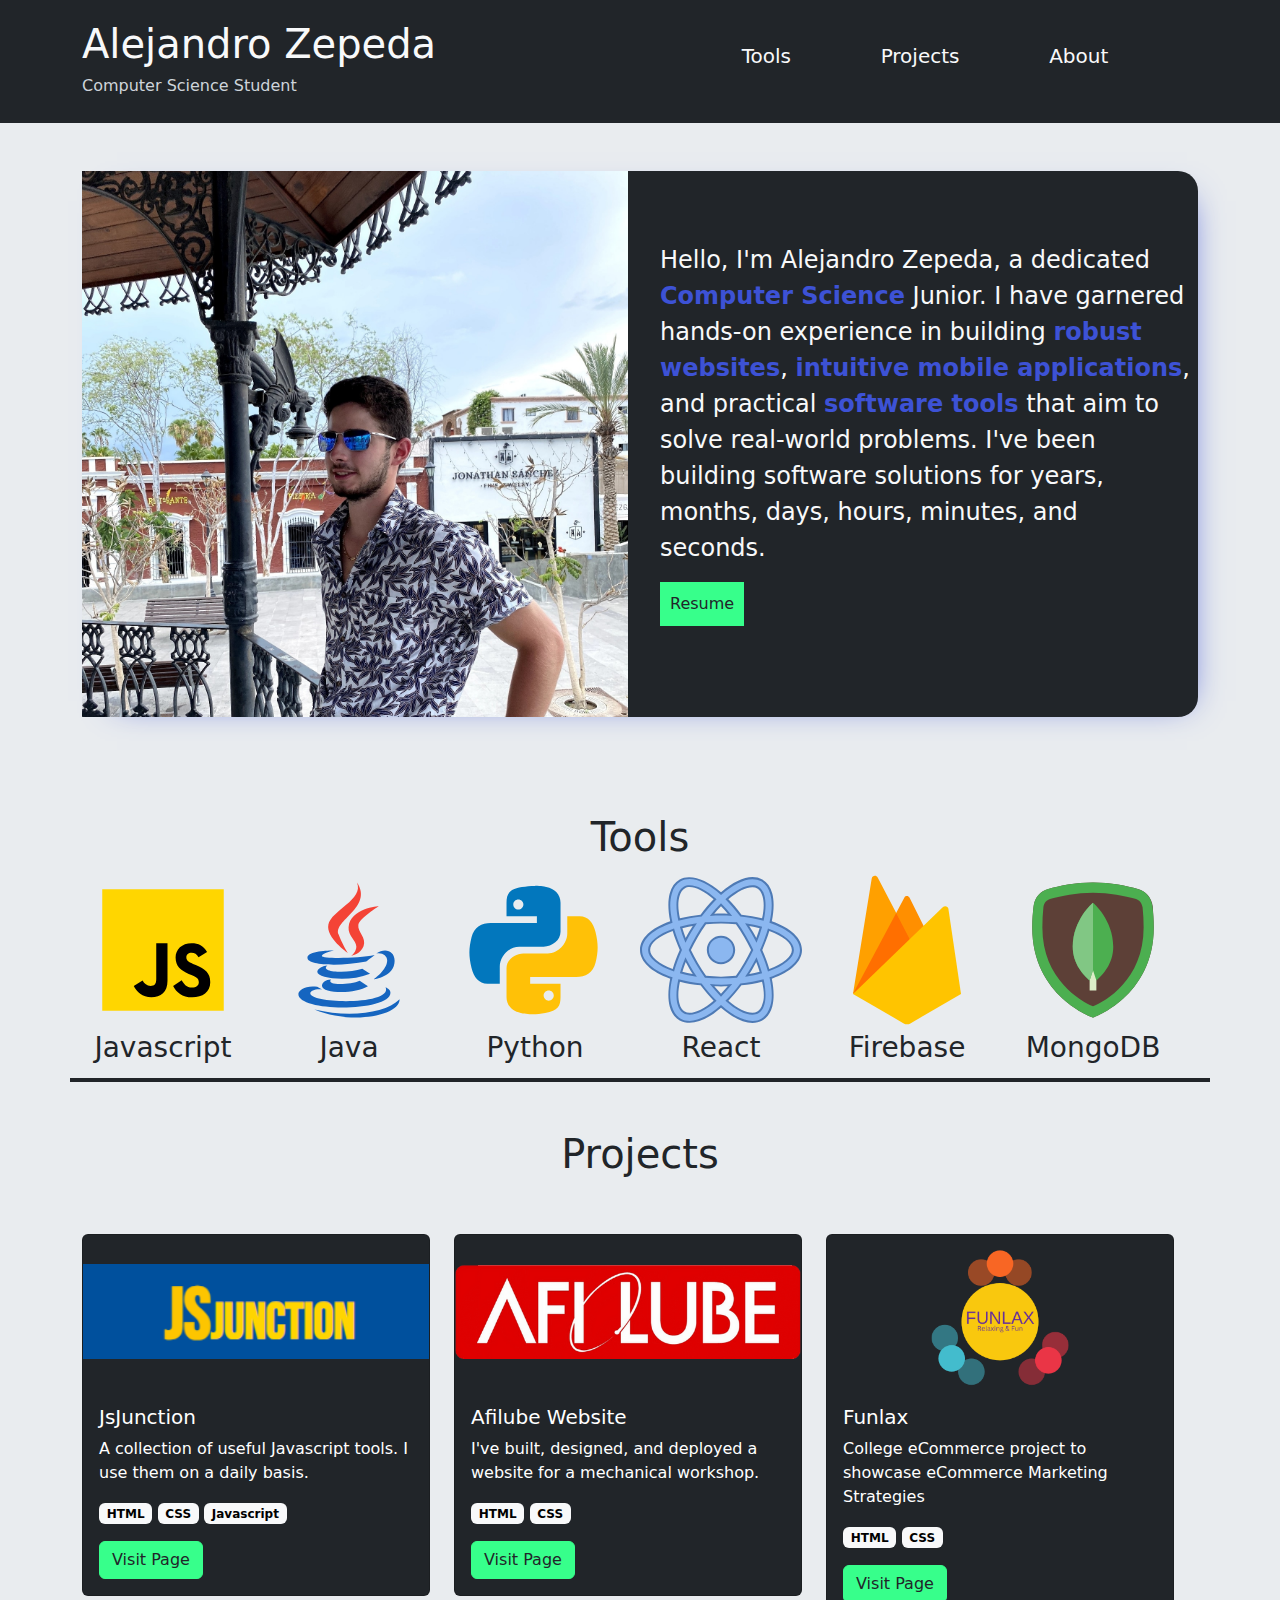
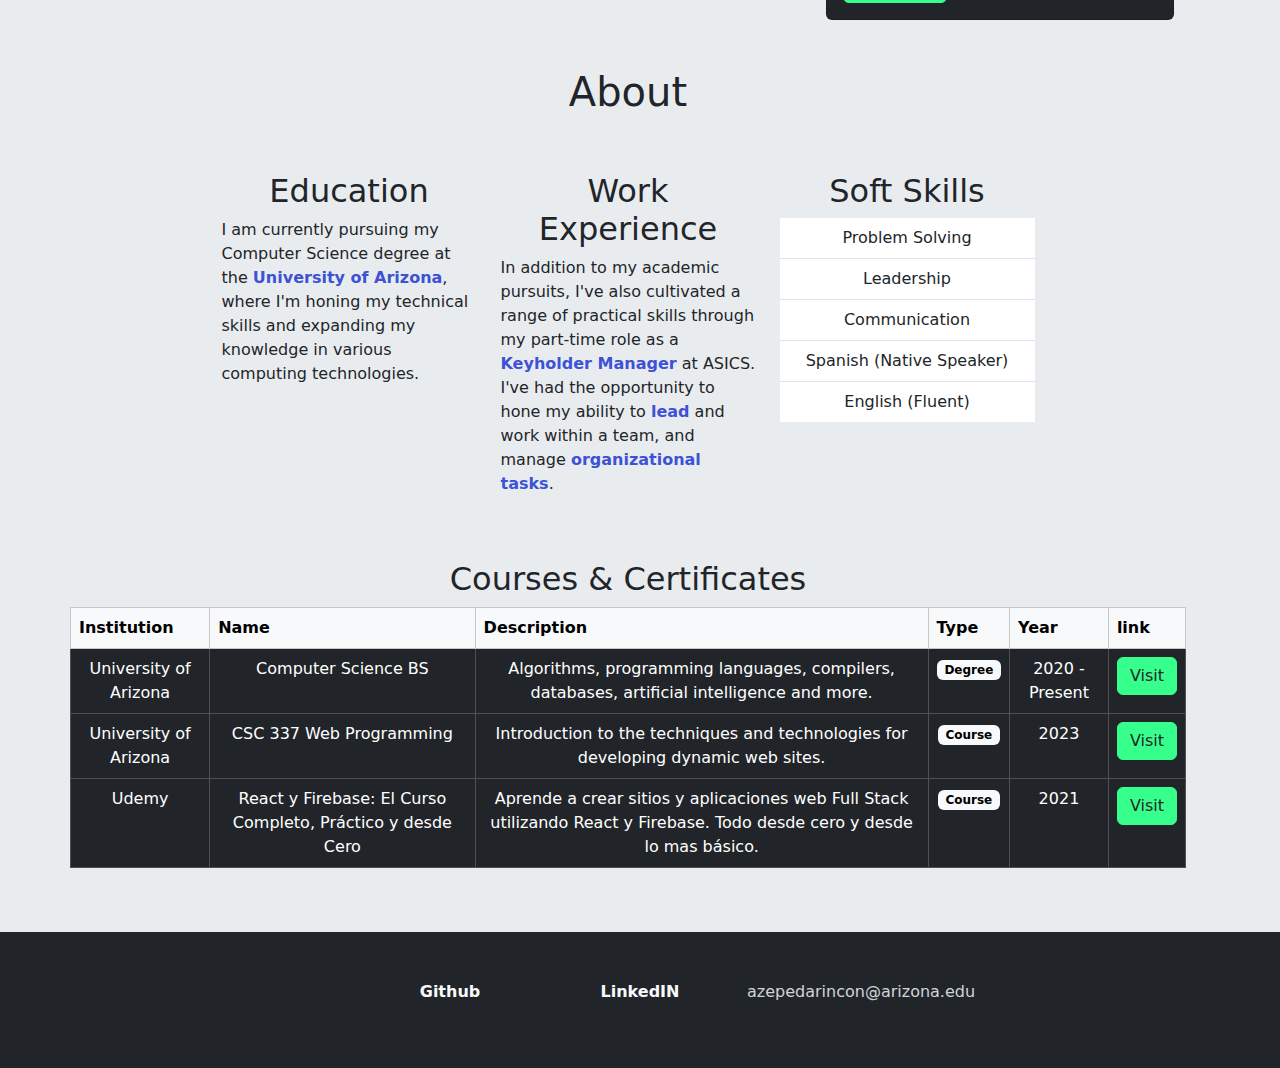
==== index.html @ 55f7f593 "Update index.html" ====
<!DOCTYPE html>
<html lang="en">
<head>
    <meta charset="UTF-8">
    <meta name="viewport" content="width=device-width, initial-scale=1.0">
    <meta name=description content="Computer Science student with experience in React, JavaScript, Python, Java and more...">
    <meta property="og:title" content="Alejandro Zepeda: Computer Science Student">
    <meta property="og:description" content="Experienced in React, JavaScript, Python, Java and more...">
    <meta property="og:image" content="./img/banner_1.jpg">
    <title>Alejandro Zepeda | Computer Science Student | Portfolio</title>
    <link rel="stylesheet" href="css/bootstrap.min.css">
    <link rel="stylesheet" href="css/styles.css">
</head>
<body>
    <header>
        <div class="container">
            <div class="row">
                <div class="col-6">
                    <h1>Alejandro Zepeda</h1>
                    <h3 class="h6 compsci">Computer Science Student</h3>
                </div>
                <nav class="col-6">
                    <a class="h5" href="#tools">Tools</a>
                    <a class="h5" href="./projects.html">Projects</a>
                    <a class="h5" href="#about">About</a>
                </nav>
            </div>
        </div>
    </header>
    <main class="container">
        <aside class="mt-5">
            <div class="row">
                <img class="profile-pic col-lg-6"  src="./img/myself.jpg" alt="A picture of myself">
                <div class="col-lg-6  self-description">
                    <p class="fs-4"> 
                        Hello, I'm Alejandro Zepeda, a dedicated <strong>Computer Science</strong> Junior. I have garnered hands-on experience in building <strong>robust websites</strong>, <strong>intuitive mobile applications</strong>, and practical <strong>software tools</strong> that aim to solve real-world problems. I've been building software solutions for <span class="time" id="years"></span> years, <span class="time" id="months"></span> months, <span class="time" id="days"></span> days, <span class="time" id="hours"></span> hours, 
                        <span class="time" id="minutes"></span> minutes, and <span class="time" id="seconds"></span> seconds.
                    </p>
                    <div>
                        <button onclick="downloadResume()">Resume</button>
                    </div>
                </div>
            </div>
        </aside>
        <section id="tools" class="row mt-5">
            <h2 class="text-center h1 mt-5">Tools</h2>
            <article class="tools row">
                <span id="javascript-icon" class="col-4 col-md-3 col-lg-2 tool-icons"><svg xmlns="http://www.w3.org/2000/svg"   viewBox="0 0 48 48"><path fill="#ffd600" d="M6,42V6h36v36H6z"/><path fill="#000001" d="M29.538 32.947c.692 1.124 1.444 2.201 3.037 2.201 1.338 0 2.04-.665 2.04-1.585 0-1.101-.726-1.492-2.198-2.133l-.807-.344c-2.329-.988-3.878-2.226-3.878-4.841 0-2.41 1.845-4.244 4.728-4.244 2.053 0 3.528.711 4.592 2.573l-2.514 1.607c-.553-.988-1.151-1.377-2.078-1.377-.946 0-1.545.597-1.545 1.377 0 .964.6 1.354 1.985 1.951l.807.344C36.452 29.645 38 30.839 38 33.523 38 36.415 35.716 38 32.65 38c-2.999 0-4.702-1.505-5.65-3.368L29.538 32.947zM17.952 33.029c.506.906 1.275 1.603 2.381 1.603 1.058 0 1.667-.418 1.667-2.043V22h3.333v11.101c0 3.367-1.953 4.899-4.805 4.899-2.577 0-4.437-1.746-5.195-3.368L17.952 33.029z"/></svg>
                <h3 class="text-center technology">Javascript</h3>
                </span>
                <span id="java-icon" class="col-4 col-md-3 col-lg-2 tool-icons"><svg xmlns="http://www.w3.org/2000/svg" x="0px" y="0px" viewBox="0 0 48 48">
                    <path fill="#F44336" d="M23.65,24.898c-0.998-1.609-1.722-2.943-2.725-5.455C19.229,15.2,31.24,11.366,26.37,3.999c2.111,5.089-7.577,8.235-8.477,12.473C17.07,20.37,23.645,24.898,23.65,24.898z"></path><path fill="#F44336" d="M23.878,17.27c-0.192,2.516,2.229,3.857,2.299,5.695c0.056,1.496-1.447,2.743-1.447,2.743s2.728-0.536,3.579-2.818c0.945-2.534-1.834-4.269-1.548-6.298c0.267-1.938,6.031-5.543,6.031-5.543S24.311,11.611,23.878,17.27z"></path><g><path fill="#1565C0" d="M32.084 25.055c1.754-.394 3.233.723 3.233 2.01 0 2.901-4.021 5.643-4.021 5.643s6.225-.742 6.225-5.505C37.521 24.053 34.464 23.266 32.084 25.055zM29.129 27.395c0 0 1.941-1.383 2.458-1.902-4.763 1.011-15.638 1.147-15.638.269 0-.809 3.507-1.638 3.507-1.638s-7.773-.112-7.773 2.181C11.683 28.695 21.858 28.866 29.129 27.395z"></path><path fill="#1565C0" d="M27.935,29.571c-4.509,1.499-12.814,1.02-10.354-0.993c-1.198,0-2.974,0.963-2.974,1.889c0,1.857,8.982,3.291,15.63,0.572L27.935,29.571z"></path><path fill="#1565C0" d="M18.686,32.739c-1.636,0-2.695,1.054-2.695,1.822c0,2.391,9.76,2.632,13.627,0.205l-2.458-1.632C24.271,34.404,17.014,34.579,18.686,32.739z"></path><path fill="#1565C0" d="M36.281,36.632c0-0.936-1.055-1.377-1.433-1.588c2.228,5.373-22.317,4.956-22.317,1.784c0-0.721,1.807-1.427,3.477-1.093l-1.42-0.839C11.26,34.374,9,35.837,9,37.017C9,42.52,36.281,42.255,36.281,36.632z"></path><path fill="#1565C0" d="M39,38.604c-4.146,4.095-14.659,5.587-25.231,3.057C24.341,46.164,38.95,43.628,39,38.604z"></path></g>
                    </svg><h3 class="text-center technology">Java</h3></span>
                <span id="python-icon" class="col-4 col-md-3 col-lg-2 tool-icons"><svg xmlns="http://www.w3.org/2000/svg" x="0px" y="0px" viewBox="0 0 48 48">
                    <path fill="#0277BD" d="M24.047,5c-1.555,0.005-2.633,0.142-3.936,0.367c-3.848,0.67-4.549,2.077-4.549,4.67V14h9v2H15.22h-4.35c-2.636,0-4.943,1.242-5.674,4.219c-0.826,3.417-0.863,5.557,0,9.125C5.851,32.005,7.294,34,9.931,34h3.632v-5.104c0-2.966,2.686-5.896,5.764-5.896h7.236c2.523,0,5-1.862,5-4.377v-8.586c0-2.439-1.759-4.263-4.218-4.672C27.406,5.359,25.589,4.994,24.047,5z M19.063,9c0.821,0,1.5,0.677,1.5,1.502c0,0.833-0.679,1.498-1.5,1.498c-0.837,0-1.5-0.664-1.5-1.498C17.563,9.68,18.226,9,19.063,9z"></path><path fill="#FFC107" d="M23.078,43c1.555-0.005,2.633-0.142,3.936-0.367c3.848-0.67,4.549-2.077,4.549-4.67V34h-9v-2h9.343h4.35c2.636,0,4.943-1.242,5.674-4.219c0.826-3.417,0.863-5.557,0-9.125C41.274,15.995,39.831,14,37.194,14h-3.632v5.104c0,2.966-2.686,5.896-5.764,5.896h-7.236c-2.523,0-5,1.862-5,4.377v8.586c0,2.439,1.759,4.263,4.218,4.672C19.719,42.641,21.536,43.006,23.078,43z M28.063,39c-0.821,0-1.5-0.677-1.5-1.502c0-0.833,0.679-1.498,1.5-1.498c0.837,0,1.5,0.664,1.5,1.498C29.563,38.32,28.899,39,28.063,39z"></path>
                    </svg><h3 class="text-center technology">Python</h3></span>
                <span id="react-icon" class="col-4 col-md-3 col-lg-2 tool-icons"><svg xmlns="http://www.w3.org/2000/svg" x="0px" y="0px"  viewBox="0 0 80 80">
                    <path fill="#8bb7f0" d="M46.5,40c0,3.593-2.907,6.5-6.5,6.5s-6.5-2.907-6.5-6.5s2.907-6.5,6.5-6.5S46.5,36.407,46.5,40z"></path><path fill="#4e7ab5" d="M40,47c-3.859,0-7-3.14-7-7s3.141-7,7-7s7,3.14,7,7S43.859,47,40,47z M40,34c-3.309,0-6,2.691-6,6 s2.691,6,6,6s6-2.691,6-6S43.309,34,40,34z"></path><g><path fill="#8bb7f0" d="M24.474,75.503c-1.711,0-3.269-0.392-4.632-1.164c-2.28-1.293-3.856-3.521-4.686-6.62 c-0.965-3.607-0.85-8.398,0.332-13.878C5.956,50.562,0.5,45.531,0.5,40c0-5.532,5.455-10.562,14.987-13.84 c-1.182-5.481-1.298-10.272-0.333-13.879c0.83-3.1,2.406-5.328,4.685-6.62c1.362-0.772,2.921-1.164,4.632-1.164 c4.388,0,9.891,2.73,15.531,7.698c5.64-4.963,11.141-7.691,15.524-7.691c1.711,0,3.269,0.392,4.632,1.164 c2.277,1.291,3.854,3.515,4.684,6.611c0.966,3.606,0.85,8.398-0.333,13.88C74.043,29.437,79.5,34.468,79.5,40 s-5.457,10.563-14.991,13.842c1.182,5.481,1.298,10.272,0.332,13.878c-0.83,3.097-2.405,5.321-4.68,6.612 c-1.364,0.772-2.923,1.164-4.633,1.164c-4.386,0-9.889-2.728-15.527-7.689C34.361,72.774,28.859,75.503,24.474,75.503z M19.337,55.006c-0.991,4.717-1.102,8.747-0.316,11.679c0.542,2.026,1.481,3.431,2.794,4.175c0.753,0.427,1.648,0.644,2.659,0.644 c3.394,0,7.862-2.282,12.621-6.437c-2.385-2.402-4.713-5.121-6.928-8.091C26.336,56.56,22.696,55.898,19.337,55.006z M42.906,65.065c4.758,4.151,9.227,6.431,12.621,6.432c1.011,0,1.906-0.217,2.661-0.644c1.309-0.742,2.246-2.144,2.787-4.167 c0.786-2.934,0.676-6.963-0.315-11.679c-3.362,0.892-7.003,1.554-10.833,1.97C47.613,59.947,45.288,62.665,42.906,65.065z M35.566,57.393c1.452,1.776,2.938,3.433,4.434,4.94c1.492-1.506,2.979-3.163,4.43-4.94C42.939,57.464,41.454,57.5,40,57.5 C38.545,57.5,37.059,57.464,35.566,57.393z M32.349,53.179C34.844,53.392,37.417,53.5,40,53.5c2.585,0,5.155-0.108,7.646-0.32 c1.486-2.084,2.903-4.268,4.214-6.495c1.268-2.155,2.461-4.404,3.547-6.686c-1.083-2.276-2.275-4.524-3.546-6.684 c-1.308-2.222-2.725-4.406-4.215-6.495C45.157,26.608,42.587,26.5,40,26.5c-2.588,0-5.159,0.108-7.647,0.321 c-1.49,2.086-2.909,4.27-4.219,6.495c-1.27,2.159-2.462,4.407-3.546,6.686c1.082,2.274,2.274,4.522,3.545,6.684 C29.437,48.901,30.854,51.084,32.349,53.179z M57.491,44.779c-0.706,1.346-1.438,2.666-2.185,3.934 c-0.753,1.282-1.554,2.568-2.386,3.836c2.374-0.366,4.645-0.835,6.771-1.4C59.101,49.1,58.362,46.963,57.491,44.779z M20.304,51.148c2.127,0.564,4.397,1.034,6.768,1.4c-0.837-1.276-1.638-2.563-2.386-3.835c-0.745-1.267-1.478-2.585-2.183-3.931 C21.636,46.956,20.898,49.091,20.304,51.148z M59.816,40c1.528,3.391,2.773,6.743,3.708,9.977C70.926,47.373,75.5,43.574,75.5,40 s-4.574-7.373-11.976-9.977C62.591,33.257,61.345,36.609,59.816,40z M16.472,30.025C9.073,32.628,4.5,36.427,4.5,40 c0,3.574,4.573,7.373,11.974,9.976c0.934-3.235,2.179-6.587,3.705-9.974C18.652,36.614,17.407,33.262,16.472,30.025z M20.303,28.852c0.594,2.054,1.332,4.19,2.2,6.368c0.704-1.342,1.436-2.661,2.184-3.932c0.752-1.279,1.553-2.565,2.388-3.836 C24.701,27.817,22.431,28.287,20.303,28.852z M52.922,27.451c0.837,1.277,1.638,2.563,2.386,3.837 c0.746,1.267,1.479,2.586,2.185,3.932c0.869-2.177,1.607-4.313,2.201-6.369C57.564,28.286,55.294,27.816,52.922,27.451z M24.471,8.497c-1.011,0-1.905,0.216-2.657,0.644c-1.312,0.744-2.252,2.149-2.795,4.175c-0.785,2.935-0.675,6.964,0.317,11.679 c3.36-0.892,7.002-1.555,10.834-1.971c2.217-2.971,4.545-5.688,6.927-8.088C32.337,10.779,27.866,8.497,24.471,8.497z M49.828,23.023c3.83,0.416,7.471,1.078,10.833,1.97c0.992-4.716,1.103-8.746,0.316-11.68c-0.542-2.022-1.48-3.424-2.79-4.166 c-0.754-0.427-1.649-0.644-2.661-0.644c-3.393,0-7.86,2.281-12.619,6.433C45.287,17.335,47.613,20.053,49.828,23.023z M40,22.5 c1.454,0,2.939,0.036,4.431,0.107c-1.45-1.774-2.936-3.43-4.429-4.938c-1.497,1.51-2.982,3.166-4.432,4.938 C37.061,22.536,38.546,22.5,40,22.5z"></path><path fill="#4e7ab5" d="M24.471,4.997c4.494,0,9.996,2.91,15.532,7.867c5.535-4.953,11.034-7.86,15.524-7.86 c1.623,0,3.099,0.37,4.386,1.099c2.156,1.222,3.652,3.343,4.446,6.306c1.077,3.917,0.851,8.74-0.434,14.08 C73.147,29.57,79,34.431,79,40s-5.853,10.43-15.076,13.512c1.341,5.773,1.566,10.726,0.434,14.079 c-0.794,2.962-2.289,5.084-4.443,6.306C58.626,74.627,57.455,75,55.833,75c-0.001,0-0.416,0-0.417,0 c-4.492,0-9.882-2.91-15.416-7.861c-5.535,4.956-11.035,7.864-15.527,7.864c-1.623,0-3.099-0.37-4.386-1.099 c-2.158-1.225-3.655-3.349-4.448-6.314c-1.19-3.717-0.95-8.603,0.434-14.079C6.852,50.429,1,45.569,1,40 c0-5.568,5.852-10.429,15.072-13.511C15.385,23.43,14.946,20.59,14.931,18c-0.012-2.046,0.267-3.949,0.707-5.59 c0.794-2.966,2.29-5.09,4.448-6.314C21.372,5.366,22.848,4.997,24.471,4.997 M18.958,25.614c3.477-0.955,7.338-1.677,11.483-2.117 c2.382-3.21,4.875-6.096,7.386-8.584c-4.872-4.346-9.616-6.917-13.356-6.917c-1.099,0-2.075,0.238-2.904,0.709 c-1.433,0.813-2.452,2.32-3.031,4.481C17.678,16.388,17.873,20.716,18.958,25.614 M61.039,25.613 c1.085-4.898,1.28-9.227,0.422-12.429c-0.578-2.157-1.597-3.661-3.027-4.472c-0.83-0.471-1.809-0.709-2.907-0.709 c-3.737,0-8.478,2.568-13.349,6.91c2.51,2.488,5,5.374,7.38,8.583C53.701,23.936,57.562,24.658,61.039,25.613 M34.477,23.166 c1.802-0.107,3.609-0.2,5.488-0.2c1.879,0,3.755,0.094,5.557,0.2c-1.808-2.279-3.664-4.361-5.521-6.204 C38.144,18.805,36.287,20.887,34.477,23.166 M40,54c2.761,0,5.404-0.121,7.918-0.342c1.519-2.117,2.988-4.365,4.372-6.719 c1.353-2.299,2.577-4.626,3.67-6.939c-1.093-2.313-2.317-4.639-3.669-6.937c-1.385-2.355-2.853-4.602-4.373-6.719 C45.405,26.121,42.762,26,40,26s-5.406,0.121-7.92,0.343c-1.521,2.117-2.991,4.365-4.376,6.719 c-1.352,2.299-2.576,4.626-3.669,6.939c1.093,2.313,2.316,4.639,3.668,6.937c1.385,2.354,2.854,4.602,4.374,6.719 C34.592,53.879,37.237,54,40,54 M57.546,36.413c1.125-2.709,2.056-5.369,2.766-7.913c-2.553-0.702-5.373-1.282-8.428-1.707 c1.028,1.527,2.029,3.11,2.992,4.748C55.83,33.16,56.717,34.788,57.546,36.413 M22.449,36.414c0.828-1.625,1.716-3.253,2.668-4.873 c0.964-1.638,1.966-3.22,2.995-4.747c-3.055,0.424-5.875,1.005-8.428,1.707C20.394,31.045,21.325,33.704,22.449,36.414 M63.188,50.622C71.264,47.886,76,43.866,76,40s-4.736-7.886-12.812-10.622c-0.953,3.405-2.269,6.983-3.92,10.621 C60.919,43.638,62.235,47.216,63.188,50.622 M16.81,50.621c0.952-3.404,2.267-6.982,3.918-10.619 c-1.651-3.638-2.967-7.217-3.919-10.622C8.734,32.116,4,36.135,4,40C4,43.866,8.735,47.885,16.81,50.621 M51.884,53.207 c3.055-0.424,5.875-1.004,8.428-1.707c-0.711-2.544-1.642-5.204-2.766-7.914c-0.829,1.625-1.717,3.253-2.67,4.873 C53.913,50.097,52.912,51.68,51.884,53.207 M28.109,53.206c-1.028-1.527-2.029-3.109-2.993-4.746 c-0.952-1.619-1.839-3.246-2.667-4.87c-1.124,2.708-2.054,5.367-2.764,7.91C22.237,52.201,25.056,52.781,28.109,53.206 M24.474,72.003c3.739,0,8.481-2.57,13.352-6.914c-2.513-2.489-5.005-5.376-7.388-8.587c-4.143-0.439-8.002-1.161-11.478-2.116 c-1.084,4.898-1.279,9.226-0.422,12.428c0.578,2.16,1.598,3.667,3.03,4.48C22.396,71.765,23.375,72.003,24.474,72.003 M55.527,71.997L55.527,71.997c1.099,0,2.076-0.238,2.907-0.709c1.43-0.811,2.447-2.315,3.024-4.473 c0.858-3.203,0.663-7.531-0.421-12.428c-3.477,0.955-7.337,1.677-11.481,2.116c-2.38,3.21-4.871,6.096-7.381,8.585 C47.046,69.428,51.788,71.996,55.527,71.997 M40,63.04c1.857-1.844,3.713-3.927,5.522-6.206c-1.801,0.107-3.559,0.333-5.439,0.333 c-1.881,0-3.807-0.226-5.609-0.333C36.284,59.114,38.142,61.197,40,63.04 M24.116,4.072c-1.799,0-3.085,0.338-4.523,1.153 c-2.399,1.361-4.055,3.691-4.921,6.926c-0.96,3.587-0.877,8.302,0.236,13.681C5.419,29.189,0,34.325,0,40 c0,5.676,5.42,10.811,14.909,14.168c-1.113,5.379-1.196,10.094-0.235,13.681c0.865,3.233,2.52,5.563,4.921,6.926 c1.44,0.816,3.17,1.163,4.968,1.163c4.487,0,9.753-2.535,15.438-7.466c5.684,4.926,11.039,7.524,15.525,7.525 c1.799,0,3.441-0.413,4.881-1.229c2.397-1.359,4.051-3.686,4.916-6.917c0.961-3.588,0.878-8.303-0.235-13.681 C74.579,50.812,80,45.676,80,40s-5.42-10.812-14.911-14.169c1.114-5.38,1.196-10.095,0.235-13.682 c-0.866-3.231-2.521-5.558-4.919-6.917c-1.439-0.815-3.081-1.229-4.879-1.229c-4.485,0-9.839,2.599-15.524,7.527 c-5.686-4.932-11.066-7.461-15.554-7.461L24.116,4.072z M19.72,24.377c-0.462-2.324-0.772-4.502-0.789-6.412 c-0.015-1.72,0.221-3.217,0.57-4.521c0.507-1.892,1.368-3.194,2.559-3.87c0.676-0.384,1.5-0.644,2.423-0.644 c3.181,0,7.367,2.178,11.883,6.034c-2.221,2.273-4.392,4.819-6.466,7.585C26.315,22.949,22.897,23.562,19.72,24.377L19.72,24.377z M43.638,14.966c4.515-3.853,8.711-5.963,11.888-5.963c0.924,0,1.737,0.195,2.414,0.579c1.189,0.674,2.049,1.973,2.555,3.861 c0.874,2.818,0.761,6.564-0.218,10.933c-3.177-0.814-6.594-1.428-10.178-1.826C48.026,19.785,45.857,17.239,43.638,14.966 L43.638,14.966z M36.673,22.06c1.096-1.3,2.209-2.53,3.328-3.678c1.119,1.148,2.231,2.378,3.326,3.678 C42.208,22.02,41.095,22,40,22S37.793,22.02,36.673,22.06L36.673,22.06z M32.625,27.3c2.405-0.199,4.883-0.341,7.375-0.341 c2.491,0,4.969,0.142,7.373,0.341c1.432,2.019,2.796,4.126,4.056,6.269c1.222,2.078,2.373,4.239,3.423,6.43 c-1.051,2.192-2.202,4.354-3.424,6.432c-1.261,2.144-2.624,4.25-4.056,6.269c-2.403,0.199-4.881,0.466-7.372,0.466 c-2.493,0-4.972-0.268-7.378-0.467c-1.433-2.018-2.797-4.125-4.058-6.269c-1.222-2.077-2.372-4.238-3.422-6.43 c1.05-2.192,2.201-4.354,3.423-6.432C29.827,31.425,31.192,29.318,32.625,27.3L32.625,27.3z M57.422,34.024 c-0.549-1.018-1.112-2.018-1.683-2.99c-0.57-0.969-1.167-1.942-1.785-2.909c1.774,0.302,3.485,0.663,5.114,1.08 C58.601,30.771,58.05,32.383,57.422,34.024L57.422,34.024z M20.928,29.205c1.629-0.417,3.34-0.778,5.114-1.08 c-0.619,0.967-1.216,1.94-1.786,2.908c-0.571,0.972-1.134,1.972-1.683,2.99C21.945,32.384,21.395,30.772,20.928,29.205 L20.928,29.205z M60.365,39.999c1.415-3.162,2.587-6.292,3.49-9.326C70.758,33.192,75,36.721,75,40s-4.242,6.808-11.145,9.327 C62.951,46.292,61.78,43.161,60.365,39.999L60.365,39.999z M16.142,49.326C9.241,46.807,5,43.278,5,40s4.241-6.807,11.141-9.326 c0.903,3.035,2.074,6.165,3.489,9.327C18.216,43.162,17.045,46.292,16.142,49.326L16.142,49.326z M53.953,51.876 c0.618-0.968,1.216-1.941,1.785-2.909c0.572-0.972,1.135-1.973,1.684-2.991c0.628,1.641,1.178,3.254,1.646,4.821 C57.438,51.212,55.727,51.574,53.953,51.876L53.953,51.876z M20.929,50.795c0.467-1.566,1.017-3.177,1.644-4.816 c0.548,1.017,1.111,2.017,1.682,2.988c0.569,0.968,1.166,1.94,1.785,2.908C24.267,51.572,22.557,51.211,20.929,50.795 L20.929,50.795z M24.474,71.003c-0.924,0-1.736-0.195-2.413-0.579c-1.19-0.676-2.051-1.977-2.557-3.869 c-0.831-2.845-0.737-6.592,0.218-10.933c3.176,0.814,6.592,1.428,10.175,1.826c2.075,2.766,4.246,5.313,6.468,7.588 C31.85,68.893,27.653,71.004,24.474,71.003L24.474,71.003L24.474,71.003z M50.098,57.45c3.584-0.399,7.001-1.012,10.178-1.826 c1.105,4.74,1.192,8.518,0.217,10.932c-0.505,1.889-1.364,3.188-2.552,3.861c-0.678,0.384-1.49,0.579-2.413,0.579v1l-0.001-1 c-3.18,0-7.377-2.11-11.891-5.961C45.856,62.762,48.025,60.216,50.098,57.45L50.098,57.45z M40,61.62 c-1.12-1.148-2.234-2.379-3.33-3.68C37.79,57.98,38.904,58,40,58c1.095,0,2.208-0.02,3.327-0.06 C42.232,59.241,41.119,60.472,40,61.62L40,61.62z"></path></g>
                    </svg><h3 class="text-center technology">React</h3></span>
                <span id="firebase-icon" class="col-4 col-md-3 col-lg-2 tool-icons"><svg xmlns="http://www.w3.org/2000/svg" x="0px" y="0px" viewBox="0 0 48 48">
                    <path fill="#ff8f00" d="M8,37L23.234,8.436c0.321-0.602,1.189-0.591,1.494,0.02L30,19L8,37z"></path><path fill="#ffa000" d="M8,36.992l5.546-34.199c0.145-0.895,1.347-1.089,1.767-0.285L26,22.992L8,36.992z"></path><path fill="#ff6f00" d="M8.008 36.986L8.208 36.829 25.737 22.488 20.793 13.012z"></path><path fill="#ffc400" d="M8,37l26.666-25.713c0.559-0.539,1.492-0.221,1.606,0.547L40,37l-15,8.743 c-0.609,0.342-1.352,0.342-1.961,0L8,37z"></path>
                    </svg><h3 class="text-center technology">Firebase</h3></span>
                <span id="mongo-icon" class="col-4 col-md-3 col-lg-2 tool-icons"><svg xmlns="http://www.w3.org/2000/svg" x="0px" y="0px"  viewBox="0 0 48 48">
                    <path fill="#5d4037" d="M42,17.3C42,37.8,24,44,24,44S6,37.8,6,17.3c0-2.5,0.2-4.6,0.4-6.3c0.3-2.5,2-4.5,4.4-5.1 C13.9,5,18.8,4,24,4s10.1,1,13.3,1.9c2.4,0.6,4.1,2.7,4.4,5.1C41.8,12.7,42,14.9,42,17.3z"></path><path fill="#4caf50" d="M24,7c4.9,0,9.5,1,12.5,1.8c1.2,0.3,2,1.3,2.2,2.6c0.2,1.9,0.3,3.9,0.3,5.9c0,15.6-11.5,21.9-15,23.4 c-3.5-1.6-15-7.9-15-23.4c0-2,0.1-4,0.3-5.9c0.1-1.3,1-2.3,2.2-2.6C14.5,8,19.1,7,24,7 M24,4c-5.2,0-10.1,1-13.3,1.9 C8.4,6.5,6.6,8.6,6.4,11C6.2,12.7,6,14.9,6,17.3C6,37.8,24,44,24,44s18-6.2,18-26.7c0-2.5-0.2-4.6-0.4-6.3c-0.3-2.5-2-4.5-4.4-5.1 C34.1,5,29.2,4,24,4L24,4z"></path><path fill="#dcedc8" d="M23 28H25V36H23z"></path><path fill="#4caf50" d="M24,10c0,0-6,5-6,13c0,5.2,3.3,8.5,5,10l1-3l1,3c1.7-1.5,5-4.8,5-10C30,15,24,10,24,10z"></path><path fill="#81c784" d="M24,10c0,0-6,5-6,13c0,5.2,3.3,8.5,5,10l1-3V10z"></path>
                    </svg><h3 class="text-center technology">MongoDB</h3></span>
                </article>
        </section>
        <section class="row mt-5">
            <div class="col-12">
                <h2 class="h1 text-center">Projects</h2>
            </div>
            <div class="row row-cols-1 row-cols-md-2 row-cols-lg-3 g-4">
                <article class="col">
                    <div class="card text-bg-dark ">
                        <img src="./img/projects/JsJunction.png" class="card-img-top project-card-img" alt="Picture of JsJunction Website">
                        <div class="card-body">
                          <h5 class="card-title">JsJunction</h5>
                          <p class="card-text">A collection of useful Javascript tools. I use them on a daily basis.</p>
                          <span class="badge text-bg-light">HTML</span>
                          <span class="badge text-bg-light">CSS</span>
                          <span class="badge text-bg-light">Javascript</span>
                          <div class="mt-3">
                            <a href="https://alejandrozepedar.github.io/JsJunction/" target="_blank" class="btn btn-primary">Visit Page</a>
                          </div>
                        </div>
                    </div>
                </article>
                <article class="col">
                    <div class="card text-bg-dark ">
                        <img src="./img/projects/Afilube.png" class="card-img-top project-card-img" alt="Picture of afilube logo">
                        <div class="card-body">
                          <h5 class="card-title">Afilube Website</h5>
                          <p class="card-text">I've built, designed, and deployed a website for a mechanical workshop.</p>
                          <span class="badge text-bg-light">HTML</span>
                          <span class="badge text-bg-light">CSS</span>
                          <div class="mt-3">
                            <a href="http://www.tallerafilube.com/" target="_blank" class="btn btn-primary">Visit Page</a>
                          </div>
                        </div>
                    </div>
                </article>
                <article class="col">
                    <div class="card text-bg-dark ">
                        <img src="./img/projects/Funlax.png" class="card-img-top project-card-img" alt="Picture of Funlax Website">
                        <div class="card-body">
                          <h5 class="card-title">Funlax</h5>
                          <p class="card-text">College eCommerce project to showcase eCommerce Marketing Strategies</p>
                          <span class="badge text-bg-light">HTML</span>
                          <span class="badge text-bg-light">CSS</span>
                          <div class="mt-3">
                            <a href="https://alejandrozepedar.github.io/FunlaxWebsite/" target="_blank" class="btn btn-primary">Visit Page</a>
                          </div>
                        </div>
                    </div>
                </article>
            </div>
        </section>
        <section id="about" class="row mt-5">
            <div class="row">
                <h2 class="h1 text-center">About</h2>
            </div>
            <div class="row d-flex justify-content-center">
                <article class="col-lg-3 ">
                    <h3 class="h2 mt-5 text-center">Education</h3>
                    <p>I am currently pursuing my Computer Science degree at the <strong>University of Arizona</strong>, where I'm honing my technical skills and expanding my knowledge in various computing technologies. </p>
                </article>
                <article class="col-lg-3">
                    <h3 class="h2 mt-5 text-center">Work Experience</h3>
                    <p>In addition to my academic pursuits, I've also cultivated a range of practical skills through my part-time role as a <strong>Keyholder Manager</strong> at ASICS. I've had the opportunity to hone my ability to <strong>lead</strong> and work within a team, and manage <strong>organizational tasks</strong>.</p>
                </article>
                <article class="col-lg-3">
                    <h3 class="h2 mt-5 text-center">Soft Skills</h3>
                    <ul class="text-center list-group list-group-flush">
                        <li class="list-group-item">Problem Solving</li>
                        <li class="list-group-item">Leadership</li>
                        <li class="list-group-item">Communication</li>
                        <li class="list-group-item">Spanish (Native Speaker)</li>
                        <li class="list-group-item">English (Fluent)</li> 
                    </ul>
                </article>
            </div>
            <article class="d-none d-sm-block row">
                <h3 class="text-center h2 mt-5">Courses & Certificates</h3>
                <table class="table table-bordered" aria-describedby="Relevant Degrees and Certificates completed">
                    <thead class="table-light">
                        <tr>
                            <th>Institution</th>
                            <th>Name</th>
                            <th>Description</th>
                            <th>Type</th>
                            <th>Year</th>
                            <th>link</th>
                        </tr>
                    </thead>
                    <tbody class="table-dark">
                        <tr class="text-center">
                            <td>University of Arizona</td>
                            <td>Computer Science BS</td>
                            <td>Algorithms, programming languages, compilers, databases, artificial intelligence and more.</td>
                            <td><span class='badge text-bg-light'>Degree</span></td>
                            <td>2020 - Present</td>
                            <td><a class="btn btn-primary" href="https://www.arizona.edu/degree-search/majors/computer-science-bs" target="_blank">Visit</a></td>
                        </tr>
                        <tr class="text-center">
                            <td>University of Arizona</td>
                            <td>CSC 337 Web Programming</td>
                            <td>Introduction to the techniques and technologies for developing dynamic web sites.</td>
                            <td><span class='badge text-bg-light'>Course</span></td>
                            <td>2023</td>
                            <td><a class="btn btn-primary" href="https://ischool.arizona.edu/course/csc-337-web-programming" target="_blank">Visit</a></td>
                        </tr>
                        <tr class="text-center">
                            <td>Udemy</td>
                            <td>React y Firebase: El Curso Completo, Práctico y desde Cero
                            </td>
                            <td>Aprende a crear sitios y aplicaciones web Full Stack utilizando React y Firebase. Todo desde cero y desde lo mas básico.</td>
                            <td><span class='badge text-bg-light'>Course</span></td>
                            <td>2021</td>
                            <td><a class="btn btn-primary" href="https://www.udemy.com/course/react-desde-cero/" target="_blank">Visit</a></td>
                        </tr>
                    </tbody>
                </table>
            </article>
        </section>
    </main>
    <footer class="mt-5 p-5">
        <article class="container">
            <div class="row d-flex justify-content-center text-center">
                <a class="col-2" href="https://github.com/alejandroZepedaR" target="_blank">Github</a>
                <a class="col-2" href="http://www.linkedin.com/in/alejandro-zepeda-rincon" target="_blank">LinkedIN</a>
                <p class="col-2">azepedarincon@arizona.edu</p>
            </div>
        </article>
    </footer>
</body>
<script src="./js/directTools.js"></script>
</html>
---- css/styles.css ----
nav{
    display: flex;
    justify-content: space-evenly;
    align-items: center;
}
body{
    background-color: #e9ecef;
}
strong{
    color: rgb(61,82,213) ;
}
a{
    text-decoration: none;
    color: #f8f9fa;
    font-weight: bold;
    border-bottom: 3px solid transparent;
    transition: border-bottom 0.4s;
}
a:hover {
    color: #37FF8B; 
    border-bottom: 3px solid #37FF8B;
}
header{
    color: #f8f9fa;
    background-color: #212529;
    padding-top: 20px;
    padding-bottom: 20px;
}
aside{
    background-color: #212529;
    color: #f8f9fa;
    border-radius: 20px;
    -webkit-box-shadow: 12px 7px 33px -23px rgba(61,82,213,1);
    -moz-box-shadow: 12px 7px 33px -23px rgba(61,82,213,1);
    box-shadow: 12px 7px 33px -23px rgba(61,82,213,1);
}

button{
    padding: 10px;
    border: none;
    background-color: #37FF8B;
    color: #212529;
}
.time{
    color: #37FF8B;
}
.card:hover{
    box-shadow: 0px 1px 15px 0px rgba(61,82,213,0.59);
    -webkit-box-shadow: 0px 1px 15px 0px rgba(61,82,213,0.59);
    -moz-box-shadow: 0px 1px 15px 0px rgba(61,82,213,0.59);
}
.tool-icons:hover{
    cursor: pointer;
    box-shadow: 0px 1px 15px 0px rgba(61,82,213,0.59);
    -webkit-box-shadow: 0px 1px 15px 0px rgba(61,82,213,0.59);
    -moz-box-shadow: 0px 1px 15px 0px rgba(61,82,213,0.59);
}
.btn-primary{
    background-color: #37FF8B;
    color: #212529;
    border-color: #37FF8B;
}
.self-description{
    display: flex;
    flex-direction: column;
    justify-content: center;
    padding-left: 20px;
    padding-bottom: 20px;
    padding-right: 20px;
}
.compsci{
    color: #ced4da;
}
.project-card-img{
    aspect-ratio: 9/4;
    object-fit: contain;
}
#tools{
    padding-bottom: 5px;
    border-bottom: 4px solid #212529;
}
footer{
    background-color: #212529;
}
footer p {
    color: #ced4da;
}

section{
    view-timeline-name: --image;
    view-timeline-axis: block;
    animation-timeline: --image;
    animation-name: show;
    animation-range: entry 10% cover 20%;
    animation-fill-mode: both;
}
@keyframes show{
    from{
        opacity: 0;
        scale: 20%;
    }

    to{
        opacity: 1;
        scale: 100%;
    }
}
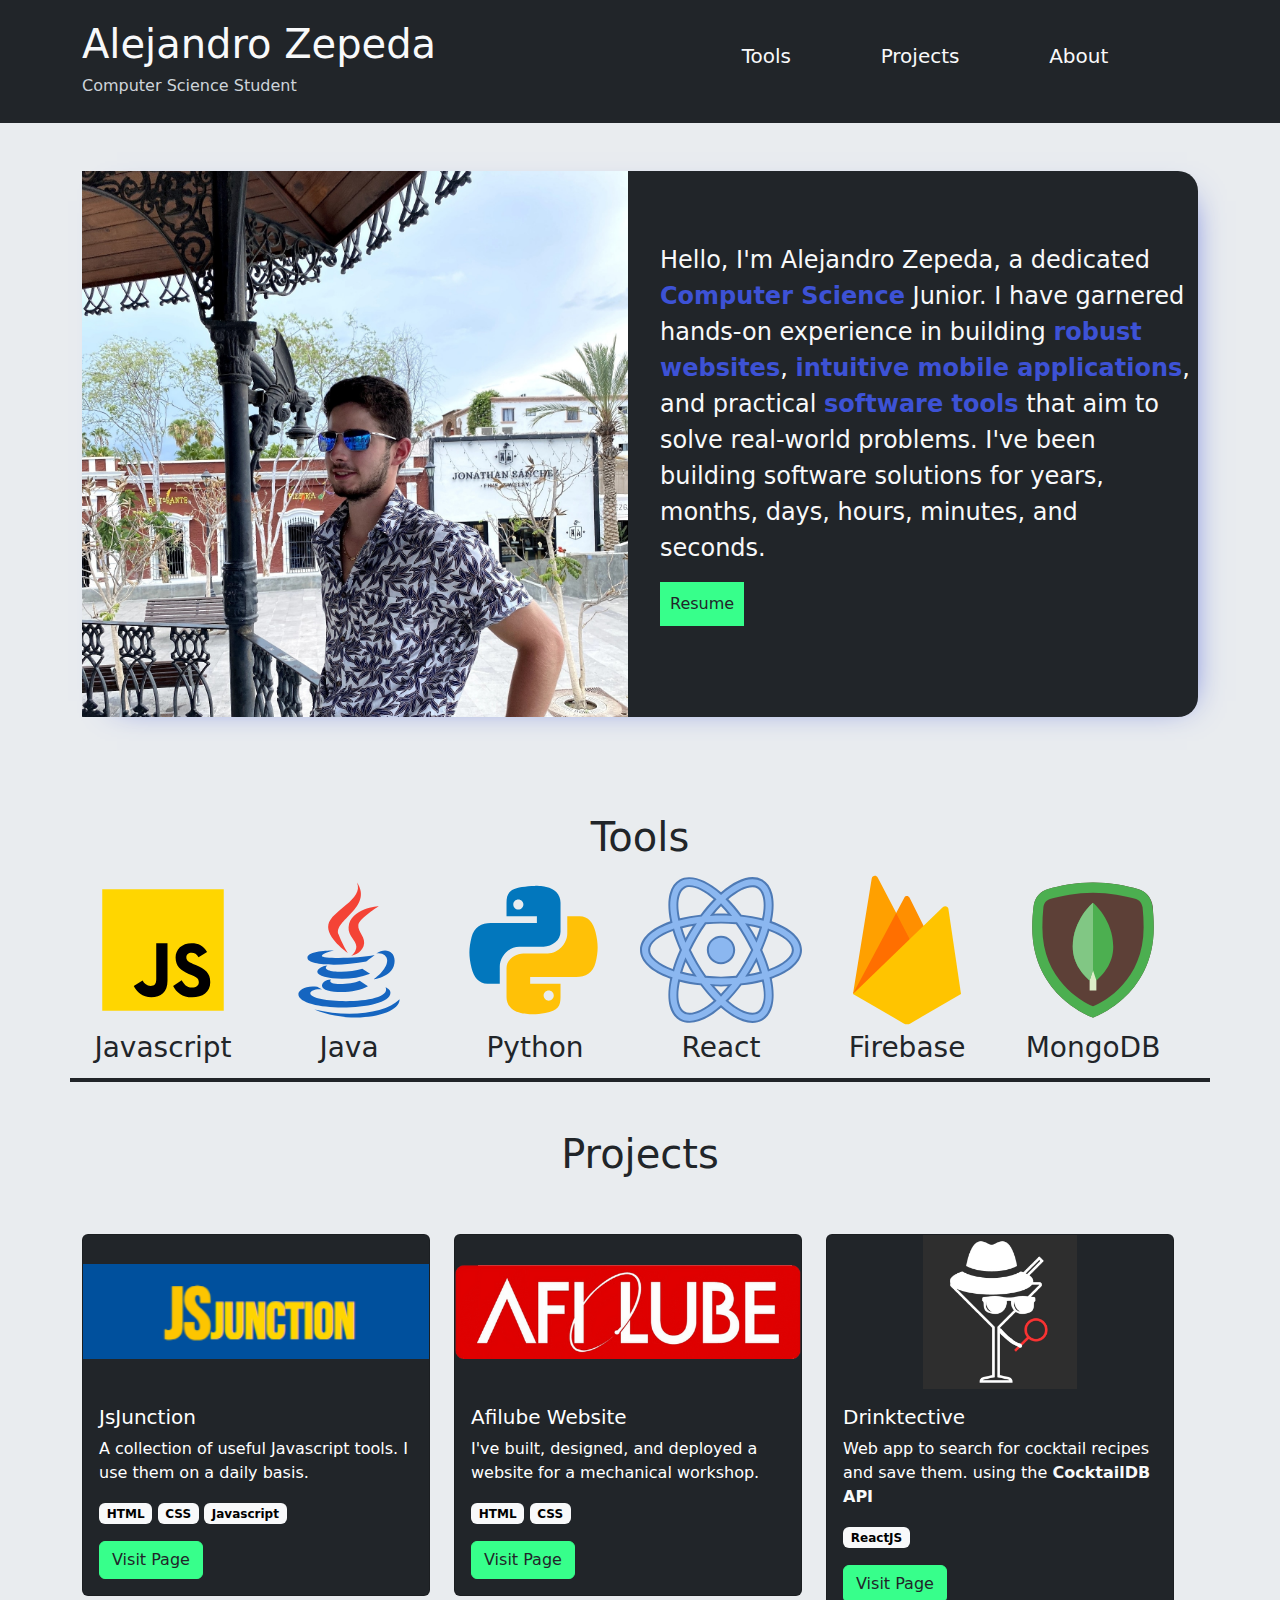
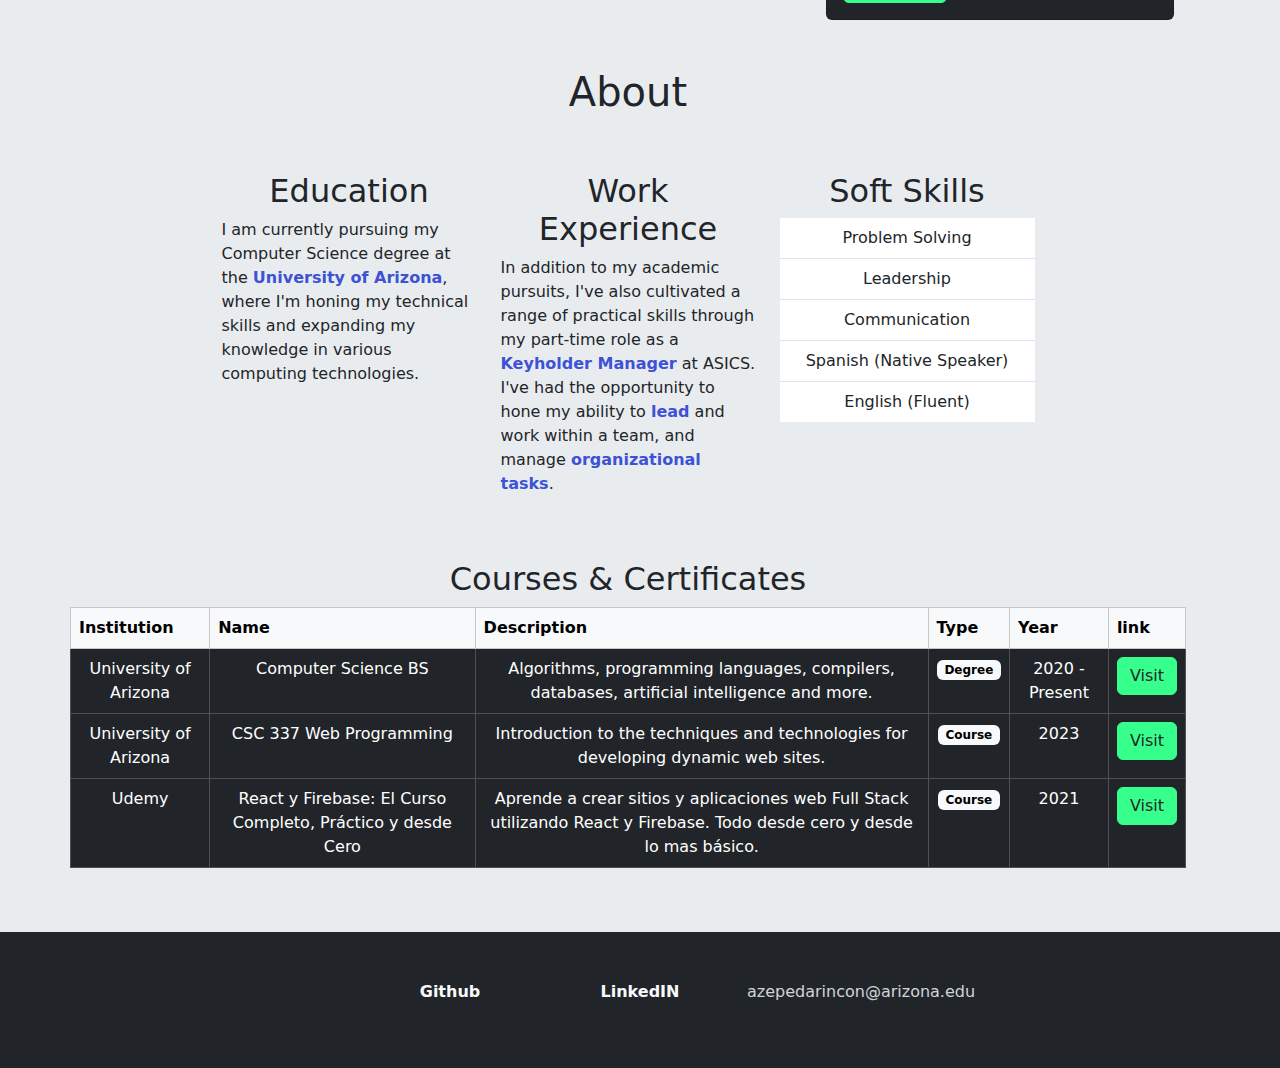
==== commit bc71756d: "Adding DrinkTective" ====
--- a/index.html
+++ b/index.html
@@ -101,14 +101,13 @@
                 </article>
                 <article class="col">
                     <div class="card text-bg-dark ">
-                        <img src="./img/projects/Funlax.png" class="card-img-top project-card-img" alt="Picture of Funlax Website">
+                        <img src="./img/projects/drinktective.jpg" class="card-img-top project-card-img" alt="Picture of Funlax Website">
                         <div class="card-body">
-                          <h5 class="card-title">Funlax</h5>
-                          <p class="card-text">College eCommerce project to showcase eCommerce Marketing Strategies</p>
-                          <span class="badge text-bg-light">HTML</span>
-                          <span class="badge text-bg-light">CSS</span>
+                          <h5 class="card-title">Drinktective</h5>
+                          <p class="card-text">Web app to search for cocktail recipes and save them. using the <a href="https://www.thecocktaildb.com/" target="_blank">CocktailDB API</a></p>
+                          <span class="badge text-bg-light">ReactJS</span>
                           <div class="mt-3">
-                            <a href="https://alejandrozepedar.github.io/FunlaxWebsite/" target="_blank" class="btn btn-primary">Visit Page</a>
+                            <a href="https://drinktective-d0j2cep1u-alejandrozepedas-projects.vercel.app/" target="_blank" class="btn btn-primary">Visit Page</a>
                           </div>
                         </div>
                     </div>
@@ -139,7 +138,7 @@
                     </ul>
                 </article>
             </div>
-            <article class="d-none d-sm-block row">
+            <article class="row">
                 <h3 class="text-center h2 mt-5">Courses & Certificates</h3>
                 <table class="table table-bordered" aria-describedby="Relevant Degrees and Certificates completed">
                     <thead class="table-light">
@@ -194,4 +193,4 @@
     </footer>
 </body>
 <script src="./js/directTools.js"></script>
-</html>
+</html>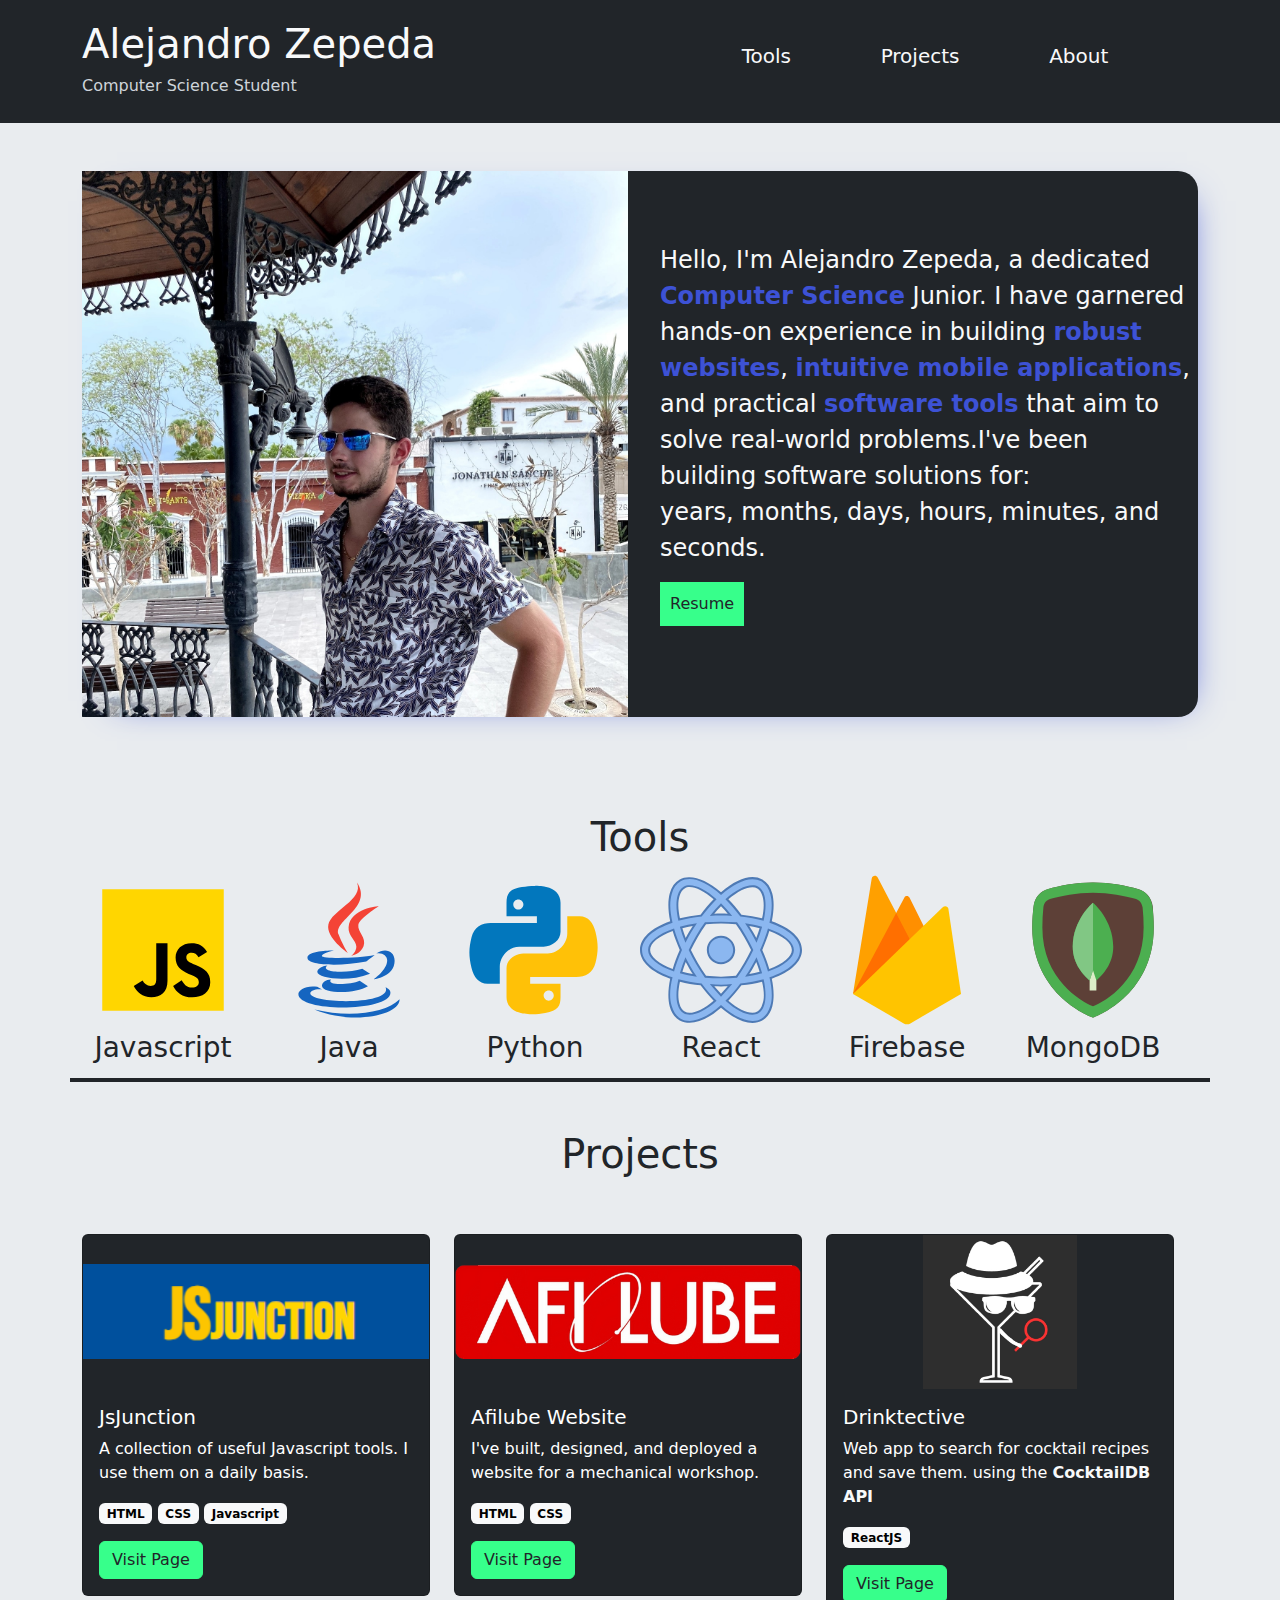
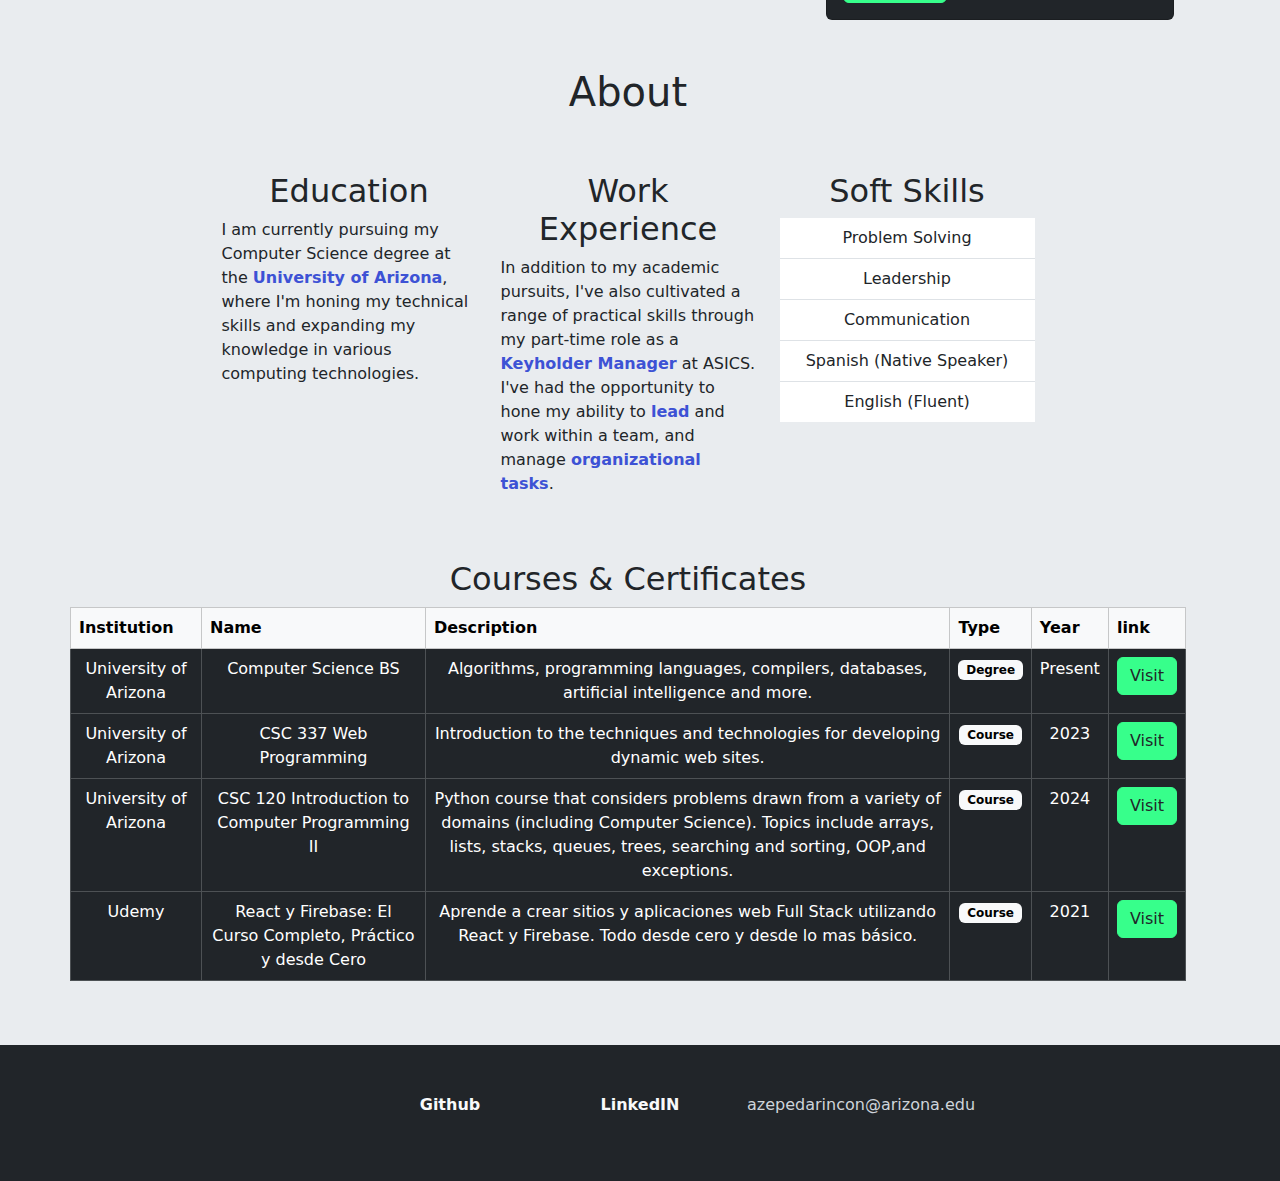
==== commit 84f867cc: "changing resume" ====
--- a/index.html
+++ b/index.html
@@ -15,11 +15,11 @@
     <header>
         <div class="container">
             <div class="row">
-                <div class="col-6">
+                <div class="col-md-6">
                     <h1>Alejandro Zepeda</h1>
                     <h3 class="h6 compsci">Computer Science Student</h3>
                 </div>
-                <nav class="col-6">
+                <nav class="col-md-6">
                     <a class="h5" href="#tools">Tools</a>
                     <a class="h5" href="./projects.html">Projects</a>
                     <a class="h5" href="#about">About</a>
@@ -33,7 +33,7 @@
                 <img class="profile-pic col-lg-6"  src="./img/myself.jpg" alt="A picture of myself">
                 <div class="col-lg-6  self-description">
                     <p class="fs-4"> 
-                        Hello, I'm Alejandro Zepeda, a dedicated <strong>Computer Science</strong> Junior. I have garnered hands-on experience in building <strong>robust websites</strong>, <strong>intuitive mobile applications</strong>, and practical <strong>software tools</strong> that aim to solve real-world problems. I've been building software solutions for <span class="time" id="years"></span> years, <span class="time" id="months"></span> months, <span class="time" id="days"></span> days, <span class="time" id="hours"></span> hours, 
+                        Hello, I'm Alejandro Zepeda, a dedicated <strong>Computer Science</strong> Junior. I have garnered hands-on experience in building <strong>robust websites</strong>, <strong>intuitive mobile applications</strong>, and practical <strong>software tools</strong> that aim to solve real-world problems.I've been building software solutions for:<br><span class="time" id="years"></span> years, <span class="time" id="months"></span> months, <span class="time" id="days"></span> days, <span class="time" id="hours"></span> hours, 
                         <span class="time" id="minutes"></span> minutes, and <span class="time" id="seconds"></span> seconds.
                     </p>
                     <div>
@@ -107,7 +107,7 @@
                           <p class="card-text">Web app to search for cocktail recipes and save them. using the <a href="https://www.thecocktaildb.com/" target="_blank">CocktailDB API</a></p>
                           <span class="badge text-bg-light">ReactJS</span>
                           <div class="mt-3">
-                            <a href="https://drinktective-d0j2cep1u-alejandrozepedas-projects.vercel.app/" target="_blank" class="btn btn-primary">Visit Page</a>
+                            <a href="https://drinktective.vercel.app/" target="_blank" class="btn btn-primary">Visit Page</a>
                           </div>
                         </div>
                     </div>
@@ -138,7 +138,7 @@
                     </ul>
                 </article>
             </div>
-            <article class="row">
+            <article class="d-none d-sm-block row">
                 <h3 class="text-center h2 mt-5">Courses & Certificates</h3>
                 <table class="table table-bordered" aria-describedby="Relevant Degrees and Certificates completed">
                     <thead class="table-light">
@@ -157,7 +157,7 @@
                             <td>Computer Science BS</td>
                             <td>Algorithms, programming languages, compilers, databases, artificial intelligence and more.</td>
                             <td><span class='badge text-bg-light'>Degree</span></td>
-                            <td>2020 - Present</td>
+                            <td>Present</td>
                             <td><a class="btn btn-primary" href="https://www.arizona.edu/degree-search/majors/computer-science-bs" target="_blank">Visit</a></td>
                         </tr>
                         <tr class="text-center">
@@ -167,6 +167,14 @@
                             <td><span class='badge text-bg-light'>Course</span></td>
                             <td>2023</td>
                             <td><a class="btn btn-primary" href="https://ischool.arizona.edu/course/csc-337-web-programming" target="_blank">Visit</a></td>
+                        </tr>
+                        <tr class="text-center">
+                            <td>University of Arizona</td>
+                            <td>CSC 120 Introduction to Computer Programming II</td>
+                            <td>Python course that considers problems drawn from a variety of domains (including Computer Science). Topics include arrays, lists, stacks, queues, trees, searching and sorting, OOP,and exceptions.</td>
+                            <td><span class='badge text-bg-light'>Course</span></td>
+                            <td>2024</td>
+                            <td><a class="btn btn-primary" href="https://ischool.arizona.edu/course/csc-120-introduction-computer-programming-ii" target="_blank">Visit</a></td>
                         </tr>
                         <tr class="text-center">
                             <td>Udemy</td>
@@ -185,12 +193,12 @@
     <footer class="mt-5 p-5">
         <article class="container">
             <div class="row d-flex justify-content-center text-center">
-                <a class="col-2" href="https://github.com/alejandroZepedaR" target="_blank">Github</a>
-                <a class="col-2" href="http://www.linkedin.com/in/alejandro-zepeda-rincon" target="_blank">LinkedIN</a>
-                <p class="col-2">azepedarincon@arizona.edu</p>
+                <a class="col-md-2" href="https://github.com/alejandroZepedaR" target="_blank">Github</a>
+                <a class="col-md-2" href="http://www.linkedin.com/in/alejandro-zepeda-rincon" target="_blank">LinkedIN</a>
+                <p class="col-md-2">azepedarincon@arizona.edu</p>
             </div>
         </article>
     </footer>
 </body>
 <script src="./js/directTools.js"></script>
-</html>+</html>
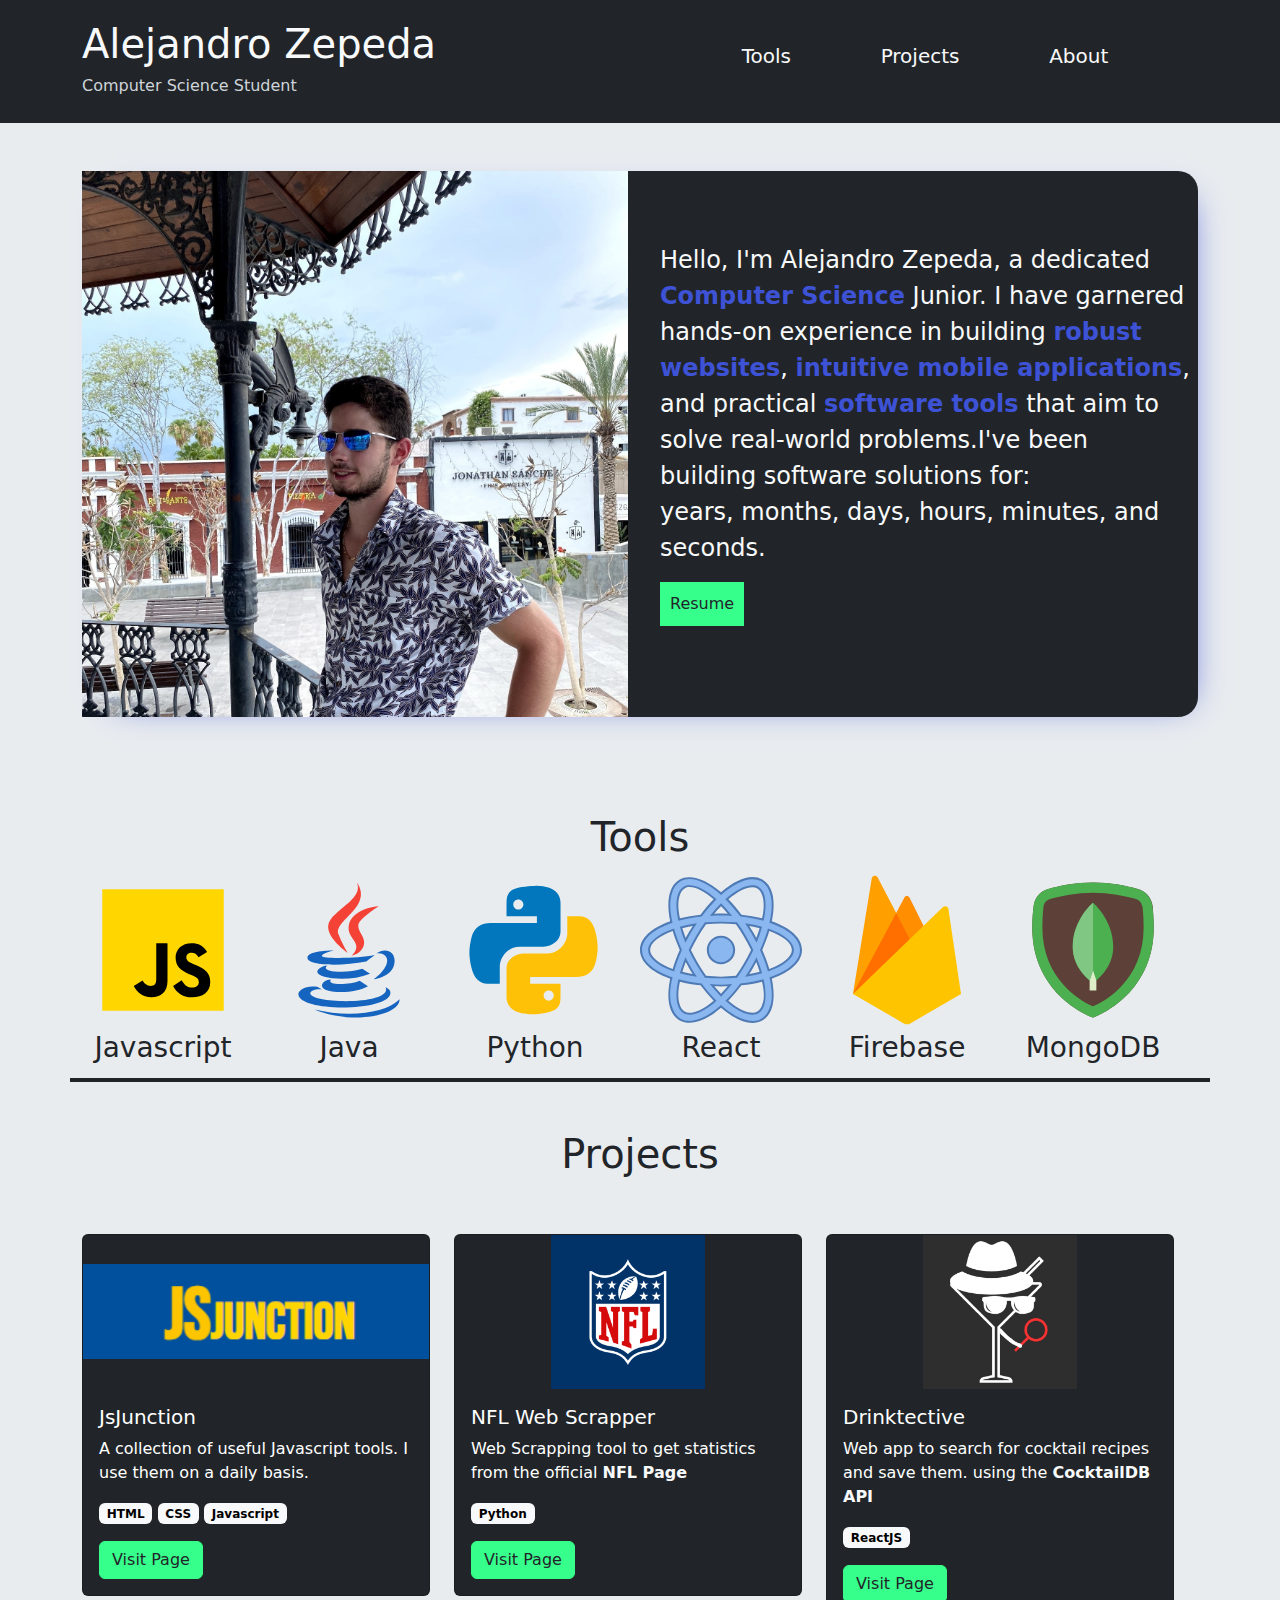
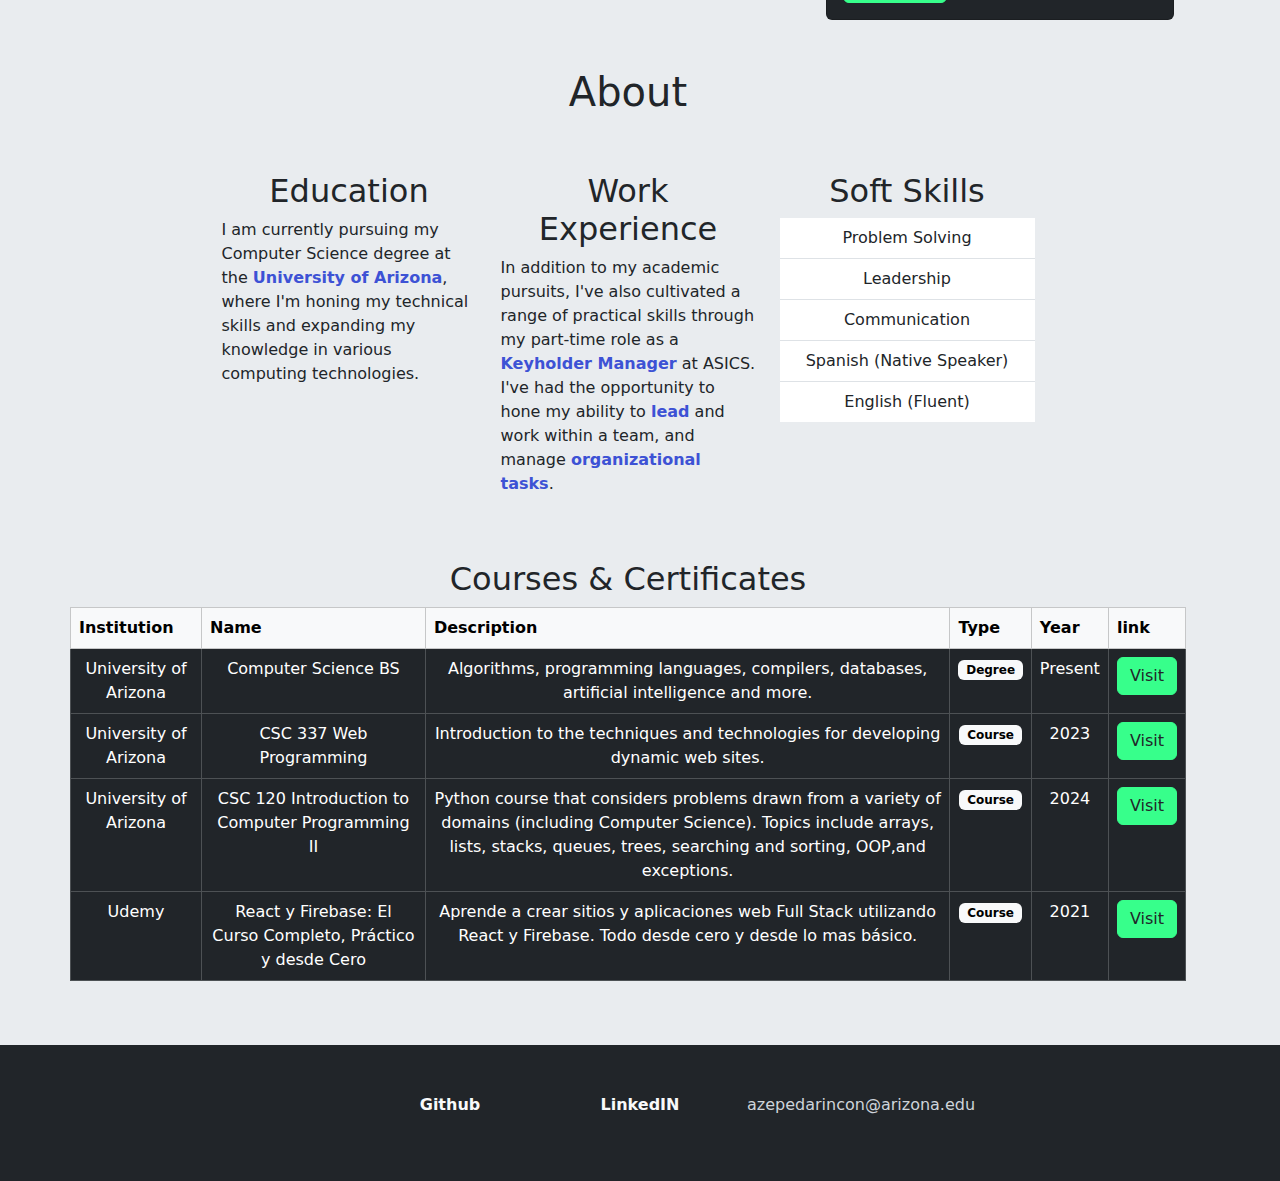
==== commit 46720df4: "Adding WebScrapper" ====
--- a/index.html
+++ b/index.html
@@ -87,14 +87,13 @@
                 </article>
                 <article class="col">
                     <div class="card text-bg-dark ">
-                        <img src="./img/projects/Afilube.png" class="card-img-top project-card-img" alt="Picture of afilube logo">
+                        <img src="./img/projects/nfl.png" class="card-img-top project-card-img" alt="Picture of afilube logo">
                         <div class="card-body">
-                          <h5 class="card-title">Afilube Website</h5>
-                          <p class="card-text">I've built, designed, and deployed a website for a mechanical workshop.</p>
-                          <span class="badge text-bg-light">HTML</span>
-                          <span class="badge text-bg-light">CSS</span>
+                          <h5 class="card-title">NFL Web Scrapper</h5>
+                          <p class="card-text">Web Scrapping tool to get statistics from the official <a href="https://www.nfl.com" target="_blank">NFL Page</a></p>
+                          <span class="badge text-bg-light">Python</span>
                           <div class="mt-3">
-                            <a href="http://www.tallerafilube.com/" target="_blank" class="btn btn-primary">Visit Page</a>
+                            <a href="https://github.com/alejandroZepedaR/NFL_Scrapper" target="_blank" class="btn btn-primary">Visit Page</a>
                           </div>
                         </div>
                     </div>
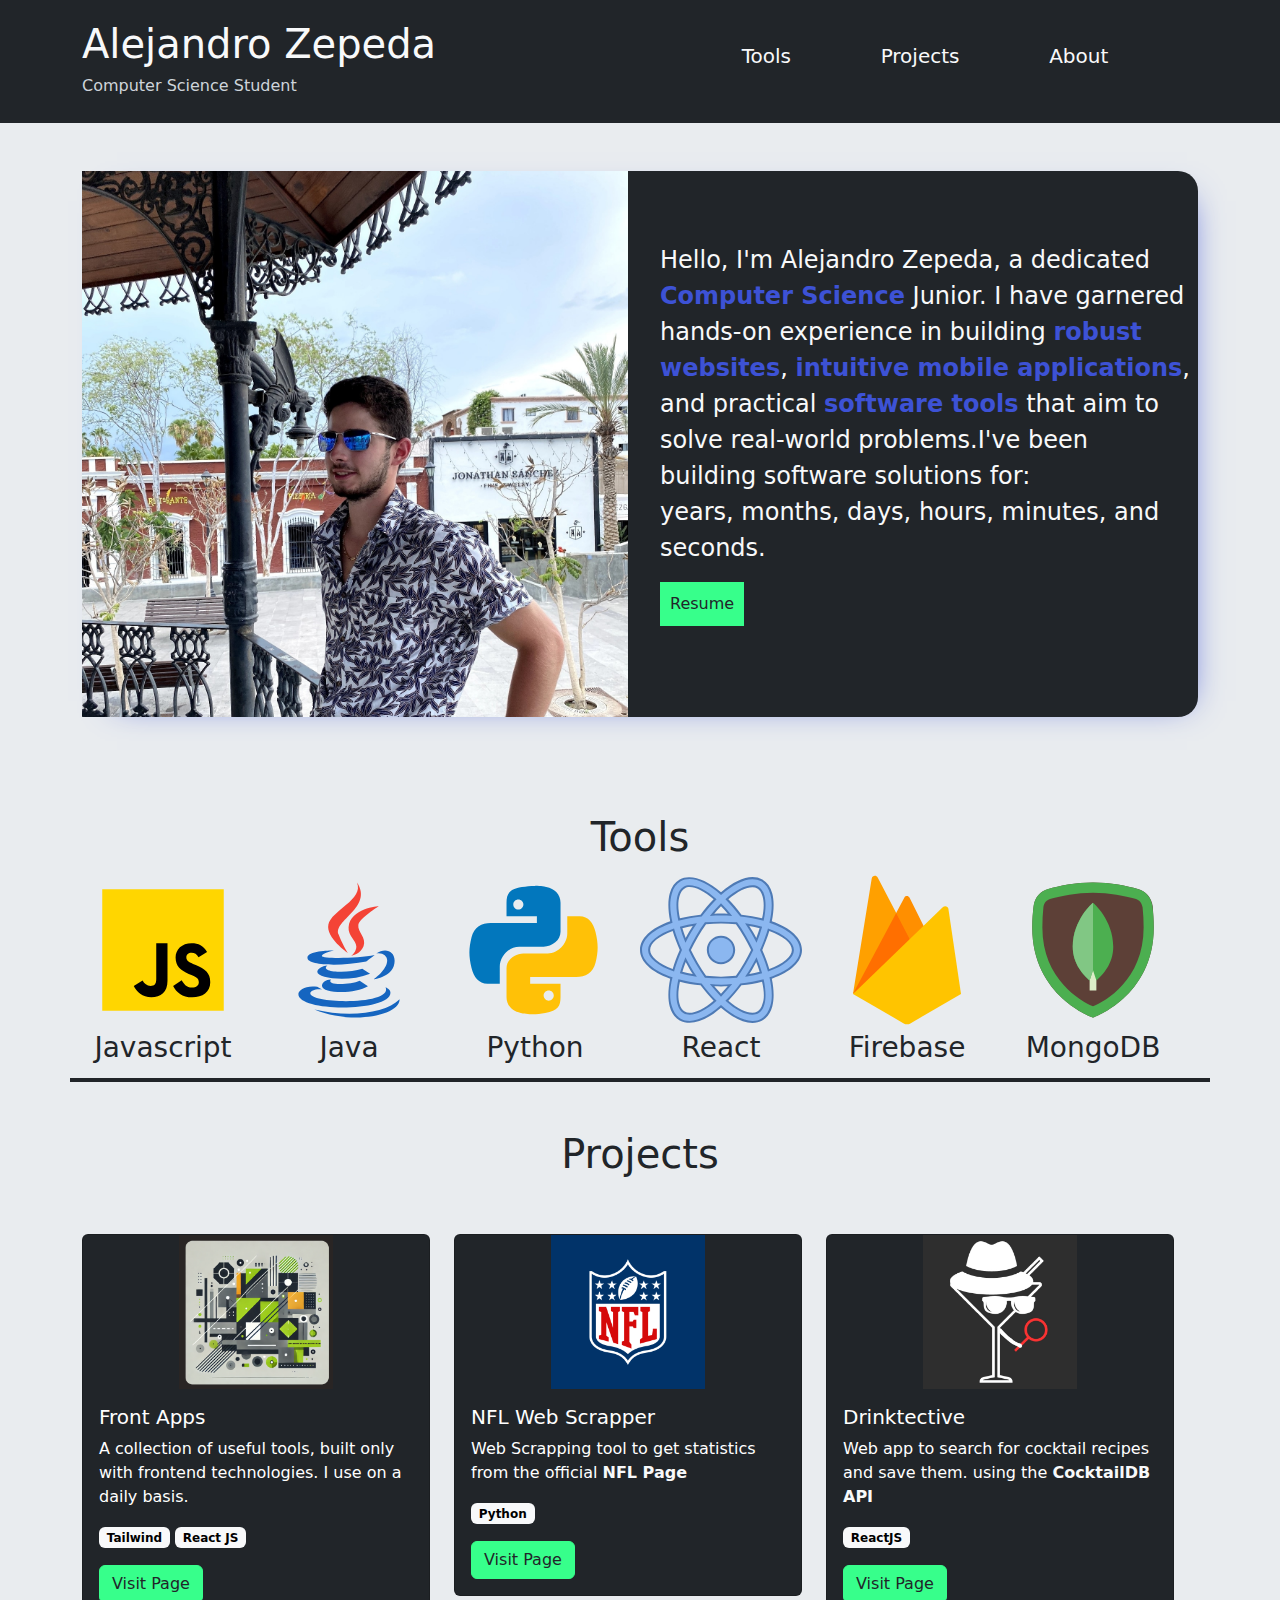
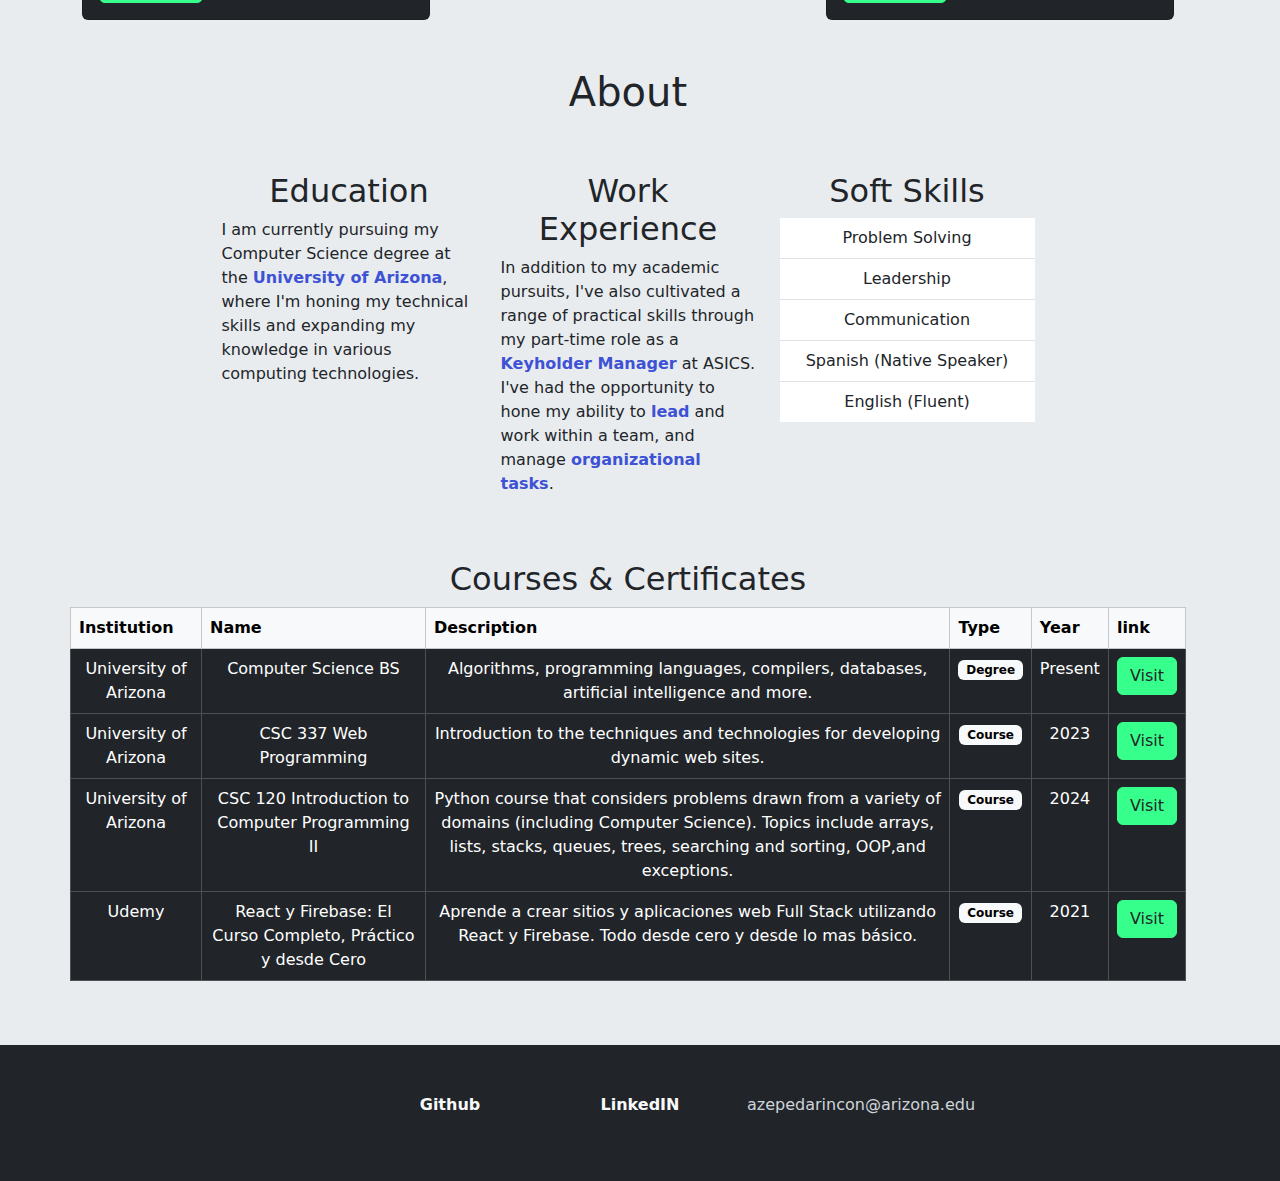
==== commit ab00cda9: "Adding Front apps" ====
--- a/index.html
+++ b/index.html
@@ -72,15 +72,14 @@
             <div class="row row-cols-1 row-cols-md-2 row-cols-lg-3 g-4">
                 <article class="col">
                     <div class="card text-bg-dark ">
-                        <img src="./img/projects/JsJunction.png" class="card-img-top project-card-img" alt="Picture of JsJunction Website">
+                        <img src="./img/projects/frontapps.png" class="card-img-top project-card-img" alt="Picture of JsJunction Website">
                         <div class="card-body">
-                          <h5 class="card-title">JsJunction</h5>
-                          <p class="card-text">A collection of useful Javascript tools. I use them on a daily basis.</p>
-                          <span class="badge text-bg-light">HTML</span>
-                          <span class="badge text-bg-light">CSS</span>
-                          <span class="badge text-bg-light">Javascript</span>
+                          <h5 class="card-title">Front Apps</h5>
+                          <p class="card-text">A collection of useful tools, built only with frontend technologies. I use on a daily basis.</p>
+                          <span class="badge text-bg-light">Tailwind</span>
+                          <span class="badge text-bg-light">React JS</span>
                           <div class="mt-3">
-                            <a href="https://alejandrozepedar.github.io/JsJunction/" target="_blank" class="btn btn-primary">Visit Page</a>
+                            <a href="https://front-apps-nine.vercel.app/" target="_blank" class="btn btn-primary">Visit Page</a>
                           </div>
                         </div>
                     </div>
